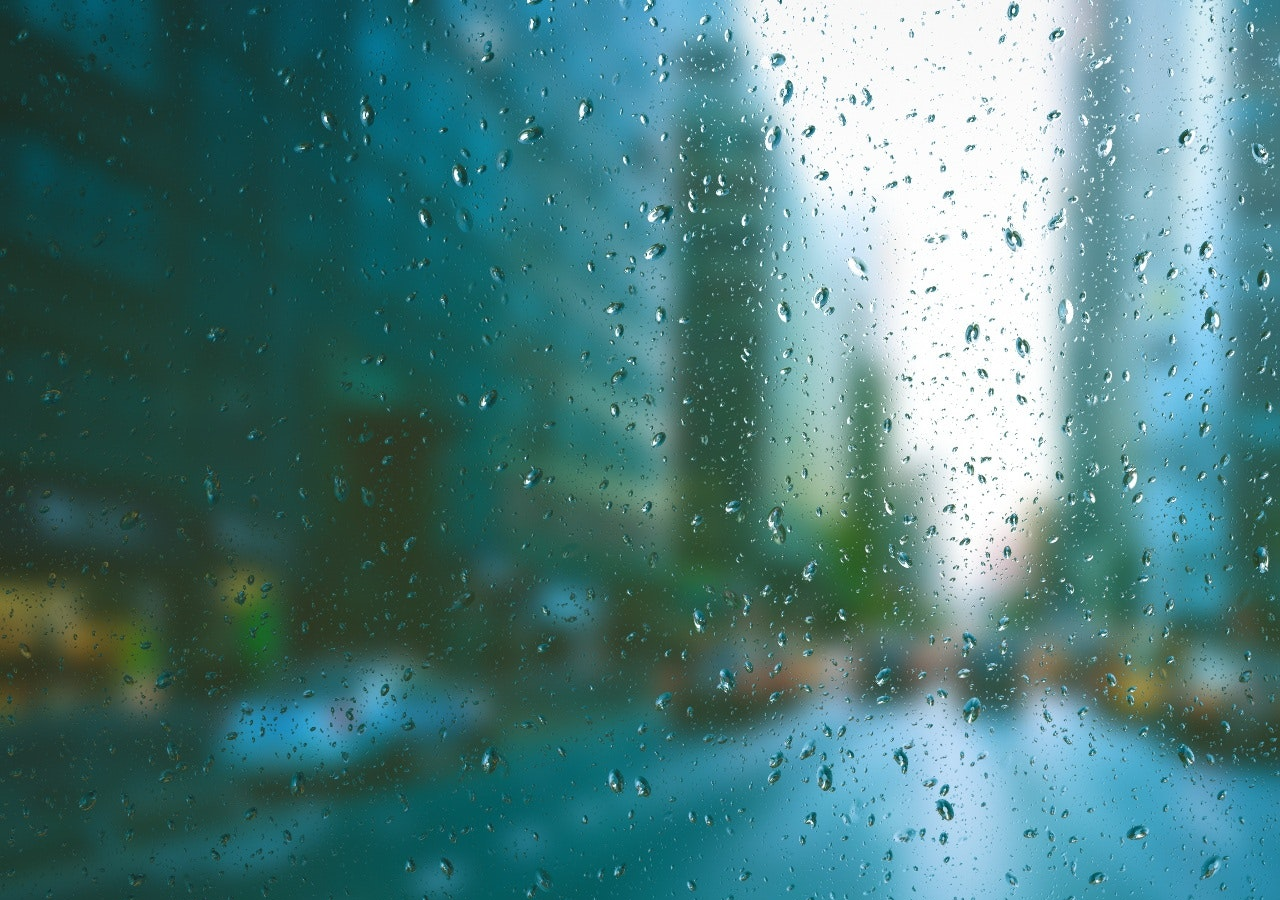
==== Assignment-5/index.html @ 44ecc3f3 "UX" ====
<!DOCTYPE html>
<html lang="en">
<head>
    <meta charset="UTF-8">
    <meta name="viewport" content="width=device-width, initial-scale=1.0">
    <title>Employee Profiles</title>
    <link rel="stylesheet" href="css/lib/bootstrap.min.css">
    <link rel="stylesheet" href="css/style.css">
</head>
<body >
    <div class = "row" id = "divEmployeeCards"></div>

    <script src = "js/lib/jquery.min.js"></script>
    <script src = "js/lib/bootstrap.bundle.min.js"></script>
    <script src = "js/app.js"></script>
</body>
</html>
---- Assignment-5/css/style.css ----
body {
    background-image: url("../images/background.jpg");
    height: 100%;
    width: 100%;
    margin: 0px;
    background-size: auto;
}

#divExtraLogin {
    display: flex;
    flex-direction: row;
    justify-content: center;
}

.g-signin2 {
    width: 100%;
}
.abcRioButton {
    width:100% !important;
}
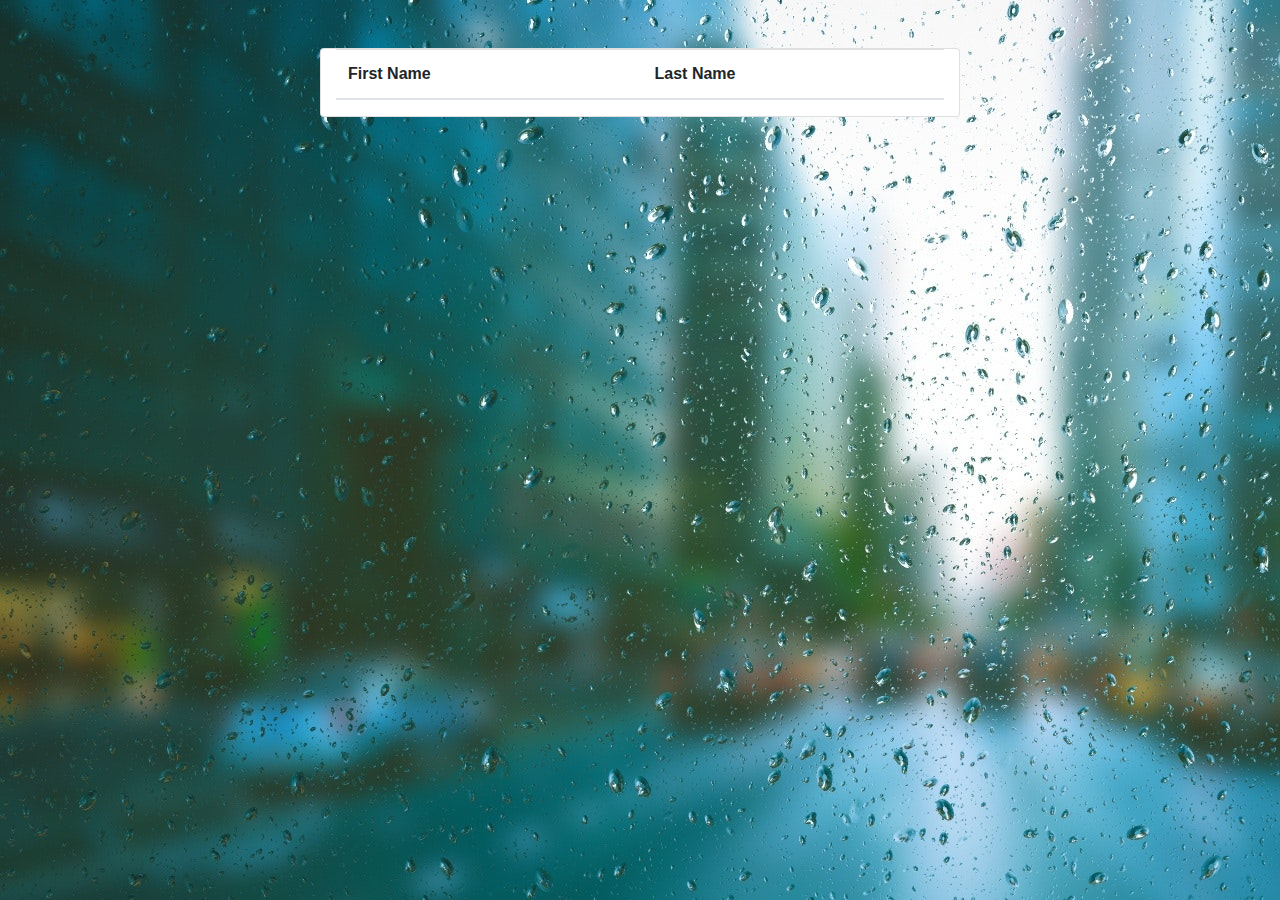
==== commit 33ac356f: "In class 9/15" ====
--- a/Assignment-5/index.html
+++ b/Assignment-5/index.html
@@ -4,14 +4,28 @@
     <meta charset="UTF-8">
     <meta name="viewport" content="width=device-width, initial-scale=1.0">
     <title>Employee Profiles</title>
+    <link rel="stylesheet" type="text/css" href="https://cdn.datatables.net/v/bs4/dt-1.11.2/datatables.min.css"/>
     <link rel="stylesheet" href="css/lib/bootstrap.min.css">
     <link rel="stylesheet" href="css/style.css">
 </head>
 <body >
     <div class = "row" id = "divEmployeeCards"></div>
 
+    <div class = "card col-6 offset-3 mt-5">
+        <table class = "table" id = "tblEmployees">
+            <thead>
+                <tr><th>First Name</th><th>Last Name</th></tr>
+            </thead>
+            <tbody>
+                
+            </tbody>
+        </table>
+    </div>
+
     <script src = "js/lib/jquery.min.js"></script>
     <script src = "js/lib/bootstrap.bundle.min.js"></script>
     <script src = "js/app.js"></script>
+    <script type="text/javascript" src="https://cdn.datatables.net/v/bs4/dt-1.11.2/datatables.min.js"></script>
+
 </body>
 </html>